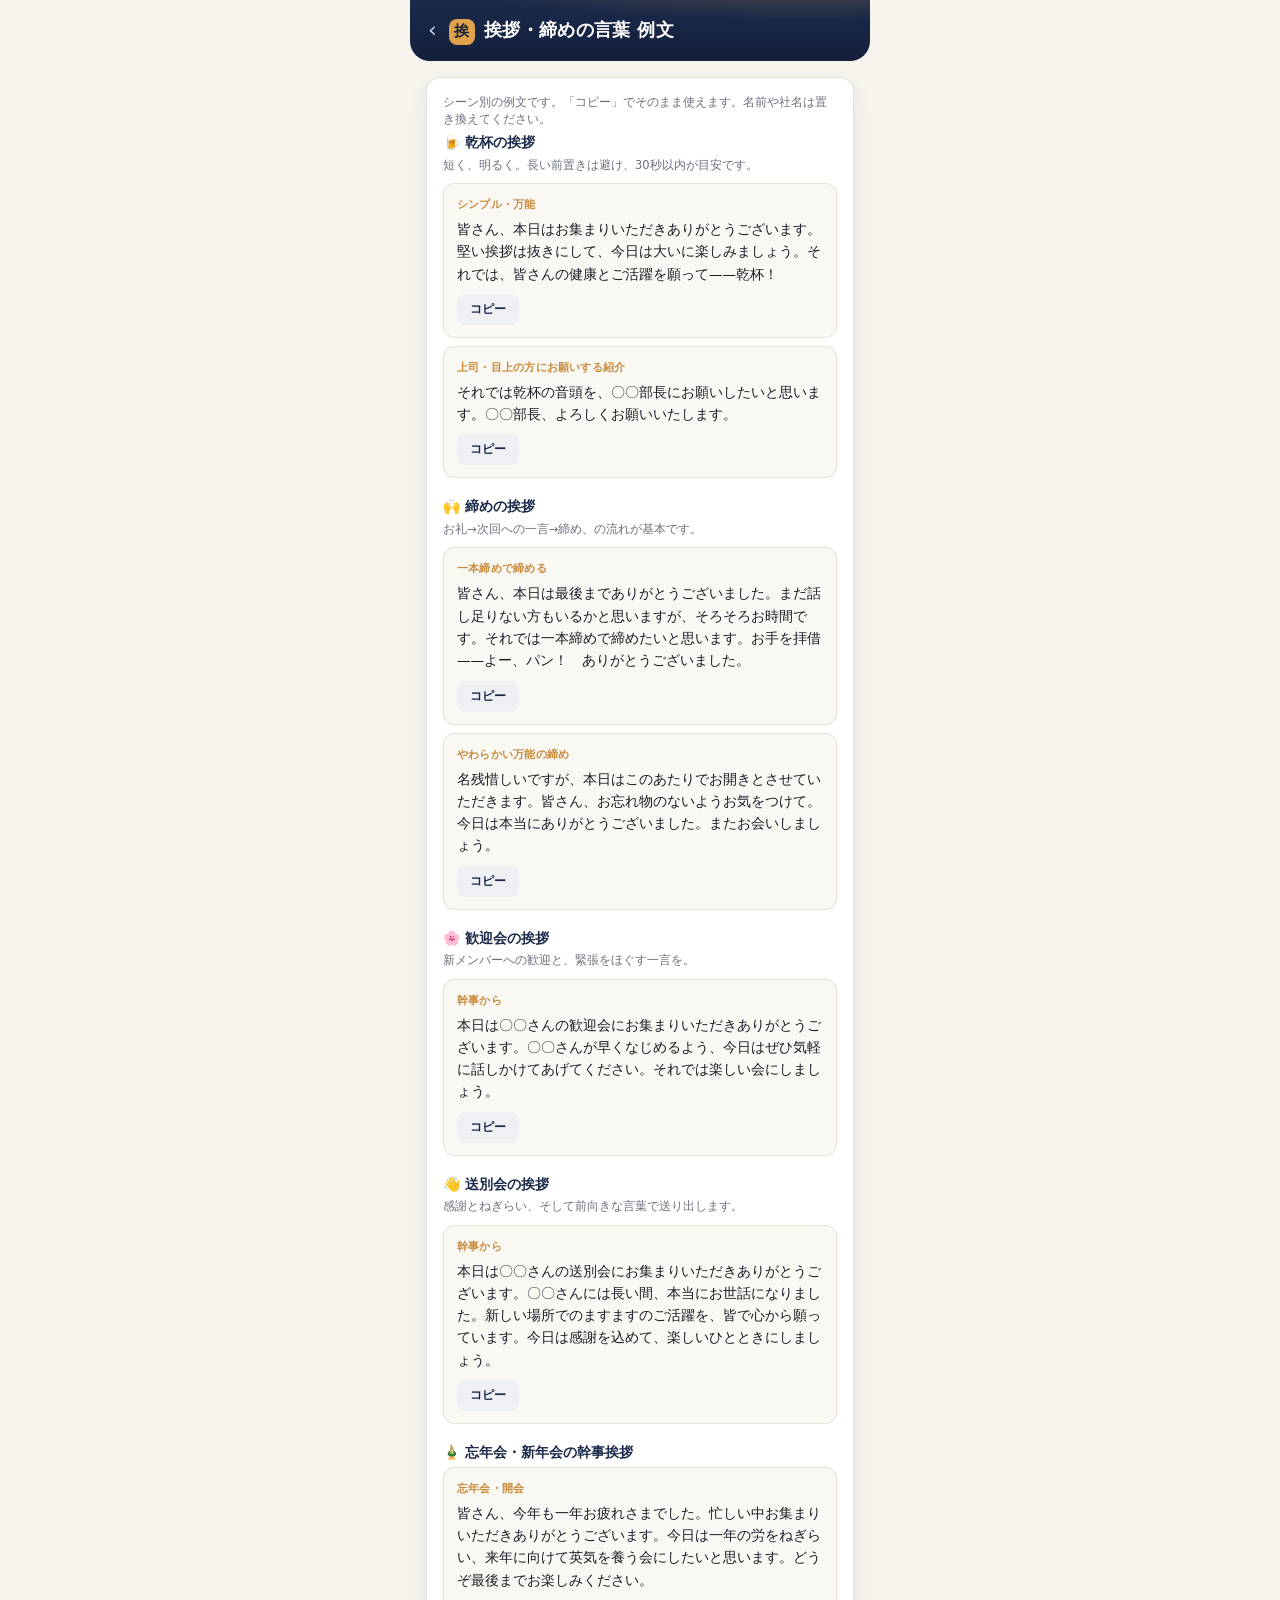
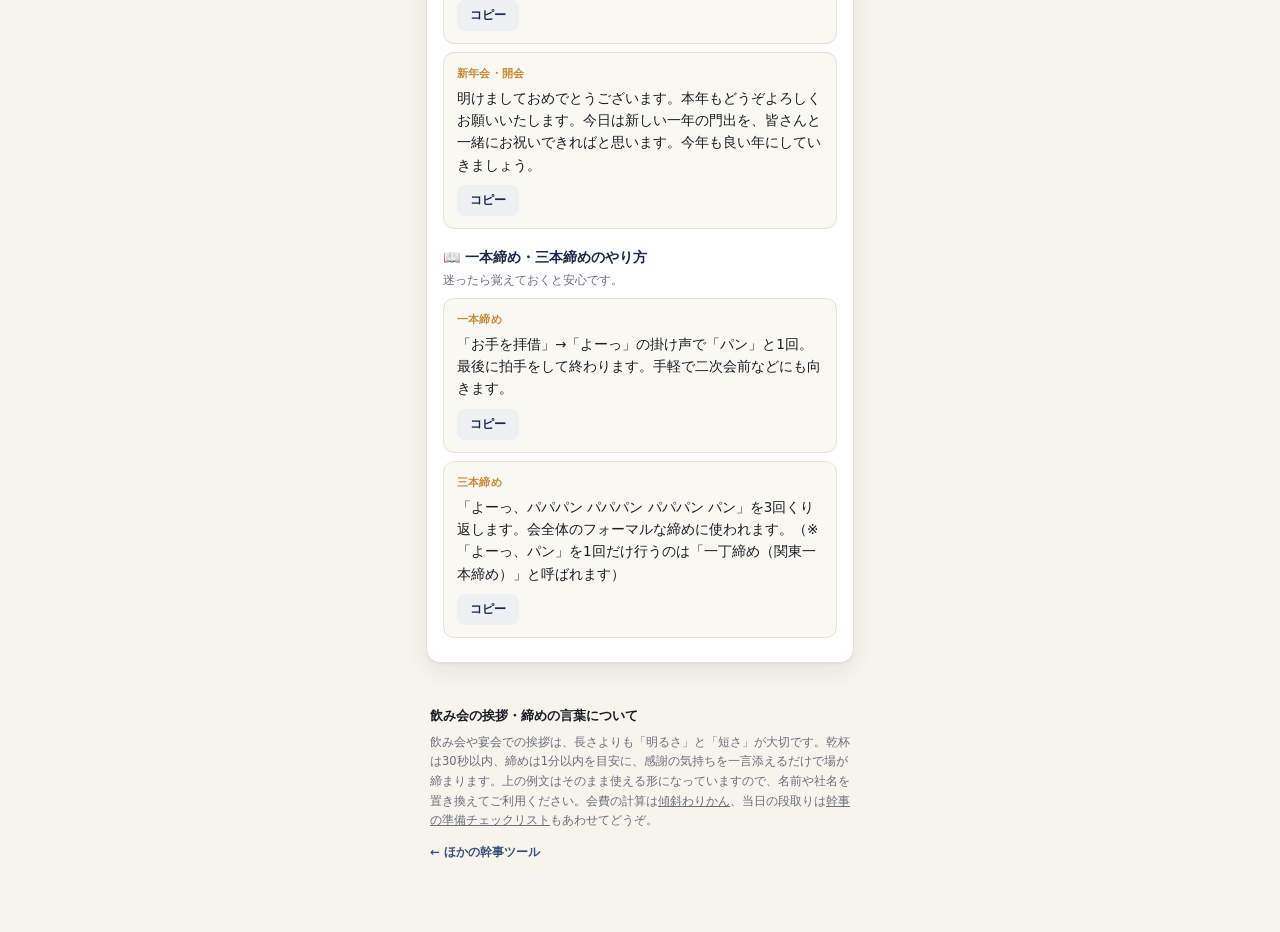
==== aisatsu.html @ fb1f104f "ツール3本追加: くじ引き・席次表ジェネレータ・挨拶例文集 Co-Authored-By: Claude Opus 4.8 <noreply@anthropic.com>" ====
<!doctype html>
<html lang="ja">
<head>
<meta charset="utf-8">
<meta name="viewport" content="width=device-width, initial-scale=1, viewport-fit=cover">
<title>飲み会の挨拶・締めの言葉 例文集｜乾杯・締め・歓送迎会｜幹事の道具箱</title>
<meta name="description" content="飲み会・宴会の乾杯の挨拶、締めの言葉、歓迎会・送別会・忘年会の挨拶の例文を、そのまま使える形で用意。一本締め・三本締めのやり方も解説。コピーしてすぐ使えます。登録不要・無料。">
<meta name="theme-color" content="#1b2a4a">
<meta property="og:title" content="飲み会の挨拶・締めの言葉 例文集">
<meta property="og:description" content="乾杯・締め・歓送迎会の挨拶をそのまま使える例文で。一本締めのやり方も。">
<link rel="canonical" href="https://kusayakyu-navi.com/kanji-toolbox/aisatsu.html">
<link rel="stylesheet" href="styles.css">
<script async src="https://pagead2.googlesyndication.com/pagead/js/adsbygoogle.js?client=ca-pub-6423402285554400" crossorigin="anonymous"></script>
</head>
<body>
<div class="app">
  <header class="masthead tool">
    <a class="back" href="index.html" aria-label="道具箱にもどる">‹</a>
    <div class="brand-mark"><span class="kan">挨</span>挨拶・締めの言葉 例文</div>
  </header>

  <main>
    <section class="panel">
      <p class="hint" style="margin-top:0">シーン別の例文です。「コピー」でそのまま使えます。名前や社名は置き換えてください。</p>

      <div class="rei-group">
        <h3>🍺 乾杯の挨拶</h3>
        <p class="desc">短く、明るく。長い前置きは避け、30秒以内が目安です。</p>
        <div class="rei-card"><div class="scene">シンプル・万能</div><div class="body">皆さん、本日はお集まりいただきありがとうございます。堅い挨拶は抜きにして、今日は大いに楽しみましょう。それでは、皆さんの健康とご活躍を願って——乾杯！</div><button type="button" class="rei-copy">コピー</button></div>
        <div class="rei-card"><div class="scene">上司・目上の方にお願いする紹介</div><div class="body">それでは乾杯の音頭を、〇〇部長にお願いしたいと思います。〇〇部長、よろしくお願いいたします。</div><button type="button" class="rei-copy">コピー</button></div>
      </div>

      <div class="rei-group">
        <h3>🙌 締めの挨拶</h3>
        <p class="desc">お礼→次回への一言→締め、の流れが基本です。</p>
        <div class="rei-card"><div class="scene">一本締めで締める</div><div class="body">皆さん、本日は最後までありがとうございました。まだ話し足りない方もいるかと思いますが、そろそろお時間です。それでは一本締めで締めたいと思います。お手を拝借——よー、パン！　ありがとうございました。</div><button type="button" class="rei-copy">コピー</button></div>
        <div class="rei-card"><div class="scene">やわらかい万能の締め</div><div class="body">名残惜しいですが、本日はこのあたりでお開きとさせていただきます。皆さん、お忘れ物のないようお気をつけて。今日は本当にありがとうございました。またお会いしましょう。</div><button type="button" class="rei-copy">コピー</button></div>
      </div>

      <div class="rei-group">
        <h3>🌸 歓迎会の挨拶</h3>
        <p class="desc">新メンバーへの歓迎と、緊張をほぐす一言を。</p>
        <div class="rei-card"><div class="scene">幹事から</div><div class="body">本日は〇〇さんの歓迎会にお集まりいただきありがとうございます。〇〇さんが早くなじめるよう、今日はぜひ気軽に話しかけてあげてください。それでは楽しい会にしましょう。</div><button type="button" class="rei-copy">コピー</button></div>
      </div>

      <div class="rei-group">
        <h3>👋 送別会の挨拶</h3>
        <p class="desc">感謝とねぎらい、そして前向きな言葉で送り出します。</p>
        <div class="rei-card"><div class="scene">幹事から</div><div class="body">本日は〇〇さんの送別会にお集まりいただきありがとうございます。〇〇さんには長い間、本当にお世話になりました。新しい場所でのますますのご活躍を、皆で心から願っています。今日は感謝を込めて、楽しいひとときにしましょう。</div><button type="button" class="rei-copy">コピー</button></div>
      </div>

      <div class="rei-group">
        <h3>🎍 忘年会・新年会の幹事挨拶</h3>
        <div class="rei-card"><div class="scene">忘年会・開会</div><div class="body">皆さん、今年も一年お疲れさまでした。忙しい中お集まりいただきありがとうございます。今日は一年の労をねぎらい、来年に向けて英気を養う会にしたいと思います。どうぞ最後までお楽しみください。</div><button type="button" class="rei-copy">コピー</button></div>
        <div class="rei-card"><div class="scene">新年会・開会</div><div class="body">明けましておめでとうございます。本年もどうぞよろしくお願いいたします。今日は新しい一年の門出を、皆さんと一緒にお祝いできればと思います。今年も良い年にしていきましょう。</div><button type="button" class="rei-copy">コピー</button></div>
      </div>

      <div class="rei-group">
        <h3>📖 一本締め・三本締めのやり方</h3>
        <p class="desc">迷ったら覚えておくと安心です。</p>
        <div class="rei-card"><div class="scene">一本締め</div><div class="body">「お手を拝借」→「よーっ」の掛け声で「パン」と1回。最後に拍手をして終わります。手軽で二次会前などにも向きます。</div><button type="button" class="rei-copy">コピー</button></div>
        <div class="rei-card"><div class="scene">三本締め</div><div class="body">「よーっ、パパパン パパパン パパパン パン」を3回くり返します。会全体のフォーマルな締めに使われます。（※「よーっ、パン」を1回だけ行うのは「一丁締め（関東一本締め）」と呼ばれます）</div><button type="button" class="rei-copy">コピー</button></div>
      </div>
    </section>
  </main>

  <footer>
    <h3>飲み会の挨拶・締めの言葉について</h3>
    <p>飲み会や宴会での挨拶は、長さよりも「明るさ」と「短さ」が大切です。乾杯は30秒以内、締めは1分以内を目安に、感謝の気持ちを一言添えるだけで場が締まります。上の例文はそのまま使える形になっていますので、名前や社名を置き換えてご利用ください。会費の計算は<a href="warikan.html">傾斜わりかん</a>、当日の段取りは<a href="checklist.html">幹事の準備チェックリスト</a>もあわせてどうぞ。</p>
    <div class="links"><a href="index.html">← ほかの幹事ツール</a></div>
  </footer>
</div>
<div class="toast" id="toast">コピーしました</div>

<script>
(function(){
  function toast(msg){var t=document.getElementById("toast");t.textContent=msg;t.classList.add("show");setTimeout(function(){t.classList.remove("show");},1600);}
  document.querySelectorAll(".rei-copy").forEach(function(btn){
    btn.addEventListener("click",function(){
      var body=btn.parentNode.querySelector(".body").textContent;
      if(navigator.clipboard&&navigator.clipboard.writeText){ navigator.clipboard.writeText(body).then(function(){toast("コピーしました");},function(){toast("コピーしました");}); }
      else{ var ta=document.createElement("textarea");ta.value=body;document.body.appendChild(ta);ta.select();try{document.execCommand("copy");}catch(e){}document.body.removeChild(ta);toast("コピーしました"); }
    });
  });
})();
</script>
</body>
</html>
---- styles.css ----
/* ===== 幹事の道具箱 shared design system ===== */
:root{
  --ai:#1b2a4a;--ai-deep:#12203c;--ai-soft:#35507e;
  --gold:#c88a3a;--gold-bright:#e0a24a;
  --paper:#f7f4ee;--card:#fff;--ink:#1a1d26;--ink-mute:#6a6f7d;--line:#e7e1d6;
  --good:#2f7d5b;--bad:#b64a3c;
  --radius:14px;
  --shadow:0 1px 2px rgba(18,32,60,.06),0 8px 24px rgba(18,32,60,.07);
  --font:"Hiragino Kaku Gothic ProN","Hiragino Sans","Yu Gothic",YuGothic,"Noto Sans JP",Meiryo,system-ui,sans-serif;
}
*{box-sizing:border-box}
html,body{margin:0}
body{font-family:var(--font);color:var(--ink);background:var(--paper);line-height:1.55;-webkit-text-size-adjust:100%}
a{color:inherit}
.app{max-width:460px;margin:0 auto;padding-bottom:40px}
.app.has-bar{padding-bottom:150px}

/* masthead */
.masthead{background:radial-gradient(120% 90% at 85% -20%,rgba(224,162,74,.22),transparent 60%),linear-gradient(180deg,var(--ai),var(--ai-deep));color:#fff;padding:22px 20px 24px;border-bottom-left-radius:20px;border-bottom-right-radius:20px}
.masthead.tool{display:flex;align-items:center;gap:12px;padding:16px 18px}
.back{color:#cdd6e6;text-decoration:none;font-size:22px;line-height:1;flex:0 0 auto}
.brand-mark{display:flex;align-items:baseline;gap:9px;font-weight:800;font-size:22px;letter-spacing:.02em}
.masthead.tool .brand-mark{font-size:18px}
.brand-mark .kan{display:inline-grid;place-items:center;width:30px;height:30px;border-radius:8px;background:var(--gold-bright);color:var(--ai-deep);font-size:17px;font-weight:900}
.masthead.tool .kan{width:26px;height:26px;font-size:15px}
.brand-sub{margin-top:8px;font-size:12.5px;color:#cdd6e6;letter-spacing:.02em}

main{padding:16px 16px 4px;display:flex;flex-direction:column;gap:14px}
.panel{background:var(--card);border:1px solid var(--line);border-radius:var(--radius);box-shadow:var(--shadow);padding:16px}
h2{font-size:14px;margin:0;letter-spacing:.02em}
.field-label{display:block;font-size:12px;color:var(--ink-mute);font-weight:600;letter-spacing:.04em;margin-bottom:8px}
.field-label.sm{margin:0}
.hint{font-size:11.5px;color:var(--ink-mute);margin:12px 0 0;line-height:1.5}

/* segmented */
.seg{display:inline-flex;background:#eef0f4;border-radius:10px;padding:3px}
.seg button{border:0;background:transparent;font-family:var(--font);font-size:12.5px;font-weight:700;color:var(--ink-mute);padding:7px 10px;border-radius:8px;cursor:pointer;transition:.15s}
.seg button.on{background:var(--ai);color:#fff;box-shadow:0 1px 3px rgba(18,32,60,.25)}

/* count control */
.panel-head{display:flex;align-items:center;justify-content:space-between;margin-bottom:12px}
.count-ctrl{display:flex;align-items:center;gap:2px}
.count-ctrl button{width:34px;height:34px;border-radius:9px;border:1px solid var(--line);background:#fff;font-size:20px;font-weight:700;color:var(--ai);cursor:pointer;line-height:1}
.count-ctrl button:active{background:#f0f2f6}
.count-ctrl span{min-width:34px;text-align:center;font-weight:800;font-size:16px;font-variant-numeric:tabular-nums}

/* buttons */
.btn{border:0;border-radius:11px;padding:13px;font-family:var(--font);font-size:14px;font-weight:800;cursor:pointer;letter-spacing:.02em}
.btn.ghost{background:#eef0f4;color:var(--ai)}
.btn.line{background:#06c755;color:#fff}
.btn.primary{background:var(--ai);color:#fff}
.btn.gold{background:var(--gold-bright);color:var(--ai-deep)}
.btn:active{transform:translateY(1px)}
.btn[disabled]{opacity:.5;cursor:default}

/* settle bar */
.settle{position:fixed;left:0;right:0;bottom:0;z-index:20;max-width:460px;margin:0 auto;background:rgba(255,255,255,.96);backdrop-filter:blur(8px);border-top:1px solid var(--line);border-top-left-radius:18px;border-top-right-radius:18px;box-shadow:0 -6px 24px rgba(18,32,60,.1);padding:12px 16px calc(12px + env(safe-area-inset-bottom))}
.settle-line{display:flex;align-items:center;justify-content:space-between;font-size:13px;color:var(--ink-mute);font-weight:600}
.settle-line strong{font-size:20px;color:var(--ink);font-variant-numeric:tabular-nums;font-weight:800}
.settle-line.sub{margin-top:3px;font-size:12.5px}
.settle-line.sub b{font-variant-numeric:tabular-nums}
.ok{color:var(--good)}
.settle-actions{display:flex;gap:9px;margin-top:11px}

.toast{position:fixed;left:50%;bottom:150px;transform:translateX(-50%) translateY(10px);opacity:0;pointer-events:none;background:var(--ai-deep);color:#fff;font-size:13px;font-weight:700;padding:10px 18px;border-radius:999px;transition:.25s;z-index:40}
.toast.show{opacity:1;transform:translateX(-50%) translateY(0)}

footer{max-width:460px;margin:20px auto 0;padding:18px 20px 30px;color:var(--ink-mute);font-size:11.5px;line-height:1.7}
footer h3{font-size:13px;color:var(--ink);margin:0 0 6px}
footer p{margin:0 0 12px}
footer .links{display:flex;gap:14px;flex-wrap:wrap}
footer .links a{color:var(--ai-soft);text-decoration:none;font-weight:700}

@media(prefers-reduced-motion:reduce){*{transition:none!important;animation:none!important}}
:focus-visible{outline:2px solid var(--gold);outline-offset:2px}

/* ===== hub (index) ===== */
.tool-grid{display:flex;flex-direction:column;gap:12px}
.tool-card{display:flex;align-items:center;gap:14px;background:var(--card);border:1px solid var(--line);border-radius:var(--radius);box-shadow:var(--shadow);padding:16px;text-decoration:none;transition:.15s}
.tool-card:active{transform:scale(.99)}
.tool-card .ic{flex:0 0 auto;width:48px;height:48px;border-radius:12px;display:grid;place-items:center;font-size:24px;background:linear-gradient(135deg,rgba(224,162,74,.2),rgba(27,42,74,.08))}
.tool-card .tc-body{flex:1;min-width:0}
.tool-card .tc-title{font-weight:800;font-size:15px;margin:0 0 2px}
.tool-card .tc-desc{font-size:12px;color:var(--ink-mute);margin:0}
.tool-card .tc-go{color:var(--gold);font-size:20px;font-weight:800}
.section-label{font-size:11.5px;font-weight:800;letter-spacing:.08em;color:var(--ink-mute);margin:6px 2px 0}

/* ===== warikan ===== */
.amount-input{display:flex;align-items:center;gap:6px;border-bottom:2px solid var(--ai);padding-bottom:6px}
.amount-input .yen{font-size:26px;font-weight:800;color:var(--ai-soft)}
.amount-input input{border:0;outline:0;background:transparent;flex:1;width:100%;font-family:var(--font);font-size:38px;font-weight:800;color:var(--ink);font-variant-numeric:tabular-nums;min-width:0}
.rounding-row{display:flex;align-items:center;justify-content:space-between;gap:12px;margin-top:16px}
.people{list-style:none;margin:0;padding:0;display:flex;flex-direction:column;gap:10px}
.person{display:flex;align-items:center;gap:10px}
.kanji-btn{flex:0 0 auto;width:36px;height:36px;border-radius:10px;border:1px solid var(--line);background:#fff;cursor:pointer;font-size:16px;display:grid;place-items:center;transition:.15s;color:#c7ccd6}
.kanji-btn.on{background:var(--gold-bright);border-color:var(--gold);color:var(--ai-deep)}
.person input.name{flex:1;min-width:0;border:0;border-bottom:1px solid var(--line);background:transparent;font-family:var(--font);font-size:15px;padding:6px 2px;color:var(--ink);outline:0}
.person input.name:focus{border-bottom-color:var(--ai)}
.lvl{display:inline-flex;background:#eef0f4;border-radius:9px;padding:2px}
.lvl button{border:0;background:transparent;font-family:var(--font);font-size:12px;font-weight:700;color:var(--ink-mute);padding:6px 8px;border-radius:7px;cursor:pointer}
.lvl button.on{background:#fff;color:var(--ai);box-shadow:0 1px 2px rgba(0,0,0,.12)}
.kanji-note{flex:1;text-align:right;font-size:12px;color:var(--gold);font-weight:700}
.results{list-style:none;margin:10px 0 0;padding:0;display:flex;flex-direction:column;gap:8px}
.res{display:flex;align-items:center;justify-content:space-between;gap:10px;padding:11px 13px;border-radius:11px;background:#faf8f3;border:1px solid var(--line)}
.res.is-kanji{background:linear-gradient(90deg,rgba(224,162,74,.14),rgba(224,162,74,.05));border-color:var(--gold)}
.res .who{display:flex;align-items:center;gap:8px;font-weight:700;font-size:14px}
.res .tag{font-size:10.5px;font-weight:800;letter-spacing:.03em;padding:2px 7px;border-radius:999px;background:#eef0f4;color:var(--ink-mute)}
.res.is-kanji .tag{background:var(--gold);color:#fff}
.res .amt{font-size:19px;font-weight:800;font-variant-numeric:tabular-nums;color:var(--ink)}
.res .amt.neg{color:var(--good)}

/* ===== team shuffle ===== */
.names-area{width:100%;border:1px solid var(--line);border-radius:11px;font-family:var(--font);font-size:15px;padding:12px;resize:vertical;min-height:120px;outline:0;line-height:1.9;color:var(--ink)}
.names-area:focus{border-color:var(--ai)}
.mode-row{display:flex;align-items:center;justify-content:space-between;gap:12px;margin-top:14px}
.teams{display:flex;flex-direction:column;gap:12px;margin-top:4px}
.team{border:1px solid var(--line);border-radius:12px;overflow:hidden;animation:pop .35s ease both}
.team-head{display:flex;align-items:center;justify-content:space-between;padding:9px 13px;color:#fff;font-weight:800;font-size:14px;background:var(--ai)}
.team-head .cnt{font-size:11.5px;font-weight:700;opacity:.85}
.team ul{list-style:none;margin:0;padding:8px 13px;display:flex;flex-wrap:wrap;gap:7px}
.team li{background:#faf8f3;border:1px solid var(--line);border-radius:999px;padding:5px 12px;font-size:13.5px;font-weight:700}
@keyframes pop{from{opacity:0;transform:translateY(8px) scale(.98)}to{opacity:1;transform:none}}

/* ===== kaihi (会費) ===== */
.two-col{display:flex;gap:10px}
.two-col .col{flex:1}
.mini-amt{display:flex;align-items:center;gap:4px;border-bottom:2px solid var(--ai);padding-bottom:5px}
.mini-amt .yen{font-size:17px;font-weight:800;color:var(--ai-soft)}
.mini-amt input{border:0;outline:0;background:transparent;width:100%;min-width:0;font-family:var(--font);font-size:23px;font-weight:800;color:var(--ink);font-variant-numeric:tabular-nums}
.gender-row{display:flex;gap:10px;margin-top:14px}
.gender-row .g{flex:1;border:1px solid var(--line);border-radius:11px;padding:10px 12px;display:flex;align-items:center;justify-content:space-between}
.gender-row .g .lab{font-size:13px;font-weight:700;color:var(--ink-mute)}

/* ===== amida (あみだくじ) ===== */
.amida-wrap{overflow-x:auto;padding:6px 0 2px}
.amida-wrap canvas{display:block;margin:0 auto;cursor:pointer}
.amida-map{list-style:none;margin:10px 0 0;padding:0;display:flex;flex-direction:column;gap:7px}
.amida-map li{display:flex;align-items:center;justify-content:space-between;gap:8px;padding:9px 13px;border-radius:10px;background:#faf8f3;border:1px solid var(--line);font-size:14px;font-weight:700}
.amida-map li .arrow{color:var(--gold);font-weight:800}
.amida-map li .to{color:var(--ai)}

/* ===== junban (順番決め) ===== */
.rank-list{list-style:none;margin:10px 0 0;padding:0;display:flex;flex-direction:column;gap:8px}
.rank{display:flex;align-items:center;gap:12px;padding:11px 13px;border-radius:11px;background:#faf8f3;border:1px solid var(--line);animation:pop .35s ease both}
.rank .no{flex:0 0 auto;width:30px;height:30px;border-radius:50%;display:grid;place-items:center;font-weight:900;color:#fff;background:var(--ai);font-size:14px;font-variant-numeric:tabular-nums}
.rank.top1 .no{background:var(--gold-bright);color:var(--ai-deep)}
.rank .nm{font-weight:700;font-size:15px}

/* ===== bingo ===== */
.bingo-current{text-align:center;padding:8px 0 4px}
.bingo-letter{display:block;font-size:20px;font-weight:900;color:var(--gold);letter-spacing:.1em}
.bingo-num{font-size:66px;font-weight:900;color:var(--ai);font-variant-numeric:tabular-nums;line-height:1.05}
.bingo-num.empty{font-size:22px;color:var(--ink-mute);font-weight:700}
.bingo-grid{display:grid;grid-template-columns:repeat(10,1fr);gap:4px;margin-top:6px}
.bingo-cell{aspect-ratio:1;display:grid;place-items:center;border-radius:6px;background:#f0f2f4;color:#c0c4cc;font-size:11px;font-weight:700;font-variant-numeric:tabular-nums;transition:.15s}
.bingo-cell.hit{background:var(--ai);color:#fff}
.bingo-cell.last{background:var(--gold-bright);color:var(--ai-deep)}
.bingo-count{text-align:center;font-size:12px;color:var(--ink-mute);margin-top:10px}
.bingo-hist{display:flex;flex-wrap:wrap;gap:5px;margin-top:8px;justify-content:center}
.bingo-hist span{background:#eef0f4;border-radius:6px;padding:3px 8px;font-size:12px;font-weight:700;font-variant-numeric:tabular-nums}

/* ===== shukkin (出欠・集金) ===== */
.sk-head{display:grid;grid-template-columns:1fr 58px 34px;gap:8px;padding:0 12px 6px;font-size:11px;color:var(--ink-mute);font-weight:700;text-align:center}
.sk-head span:first-child{text-align:left}
.sk-list{list-style:none;margin:0;padding:0;display:flex;flex-direction:column;gap:8px}
.sk-row{display:grid;grid-template-columns:1fr 58px 34px;gap:8px;align-items:center;padding:8px 12px;border-radius:11px;background:#faf8f3;border:1px solid var(--line)}
.sk-row input.name{border:0;border-bottom:1px solid var(--line);background:transparent;font-family:var(--font);font-size:14px;padding:4px 2px;color:var(--ink);outline:0;min-width:0;width:100%}
.sk-row input.name:focus{border-bottom-color:var(--ai)}
.sk-toggle{border:1px solid var(--line);background:#fff;border-radius:8px;padding:6px 0;font-size:12px;font-weight:800;cursor:pointer;font-family:var(--font);color:var(--ink-mute)}
.sk-toggle.yes{background:var(--good);color:#fff;border-color:var(--good)}
.sk-toggle.no{background:#f6e6e6;color:var(--bad);border-color:#e8c9c9}
.sk-pay{width:34px;height:34px;border-radius:8px;border:1px solid var(--line);background:#fff;cursor:pointer;font-size:15px;display:grid;place-items:center;color:#c7ccd6}
.sk-pay.paid{background:var(--gold-bright);border-color:var(--gold);color:var(--ai-deep)}

/* ===== checklist ===== */
.progress{height:12px;border-radius:999px;background:#eef0f4;overflow:hidden;margin:8px 0 3px}
.progress .bar{height:100%;width:0;background:linear-gradient(90deg,var(--gold-bright),var(--ai));transition:width .35s}
.progress-label{font-size:12px;color:var(--ink-mute);font-weight:800;text-align:right;font-variant-numeric:tabular-nums}
.cl-group{margin-top:4px}
.cl-group + .cl-group{margin-top:14px}
.cl-group h3{font-size:13px;margin:0 0 8px;color:var(--ai);letter-spacing:.02em}
.cl-list{list-style:none;margin:0;padding:0;display:flex;flex-direction:column;gap:6px}
.cl-item{display:flex;align-items:flex-start;gap:10px;padding:9px 12px;border-radius:10px;background:#faf8f3;border:1px solid var(--line);cursor:pointer}
.cl-item .box{flex:0 0 auto;width:22px;height:22px;border-radius:6px;border:2px solid #d6d0c4;display:grid;place-items:center;font-size:13px;color:#fff;background:#fff;transition:.15s}
.cl-item.done .box{background:var(--good);border-color:var(--good)}
.cl-item.done .txt{color:var(--ink-mute);text-decoration:line-through}
.cl-item .txt{font-size:13.5px;font-weight:600;line-height:1.45}

/* ===== kuji (くじ引き) ===== */
.kuji-grid{display:grid;grid-template-columns:repeat(4,1fr);gap:8px;margin-top:10px}
.kuji-card{aspect-ratio:3/4;border-radius:10px;border:1px solid var(--line);background:linear-gradient(160deg,#fff,#f2eee4);display:flex;flex-direction:column;align-items:center;justify-content:center;cursor:pointer;font-size:24px;position:relative;transition:.15s;user-select:none}
.kuji-card:active{transform:scale(.96)}
.kuji-card.open{cursor:default}
.kuji-card.atari{background:linear-gradient(160deg,#fff7e8,#ffe6ba);border-color:var(--gold)}
.kuji-card.hazure{background:#eef0f2;border-color:var(--line)}
.kuji-card .lab{font-size:11.5px;font-weight:800;text-align:center;padding:2px;line-height:1.3}
.kuji-card.atari .lab{color:#b5722b}
.kuji-card.hazure .lab{color:var(--ink-mute)}
.kuji-num{position:absolute;top:3px;left:6px;font-size:10px;color:#b9beca;font-weight:700;font-variant-numeric:tabular-nums}
.kuji-cfg{display:flex;gap:10px}
.kuji-cfg .col{flex:1}

/* ===== sekiji (席次表) ===== */
.seki-legend{display:flex;justify-content:space-between;font-size:11px;color:var(--ai);font-weight:800;margin:2px 2px 4px}
.seki-board{border:1px dashed var(--line);border-radius:12px;padding:10px 8px;background:#fbfaf7}
.seki-row{display:flex;gap:6px;justify-content:center}
.seki-bar{height:24px;border-radius:6px;background:linear-gradient(90deg,var(--ai-soft),var(--ai));margin:7px 0;display:flex;align-items:center;justify-content:space-between;padding:0 10px;color:#fff;font-size:10.5px;font-weight:800;letter-spacing:.08em}
.seki-seat{flex:1;max-width:110px;min-width:52px;border:1px solid var(--line);border-radius:9px;background:#fff;padding:7px 4px;text-align:center}
.seki-seat.kamiza{background:linear-gradient(160deg,#fff7e8,#ffe6ba);border-color:var(--gold)}
.seki-seat.empty{background:transparent;border-style:dashed;opacity:.5}
.seki-seat .sn{font-size:10px;font-weight:800;color:var(--gold);font-variant-numeric:tabular-nums}
.seki-seat .snm{font-size:13px;font-weight:700;margin-top:2px;overflow:hidden;text-overflow:ellipsis;white-space:nowrap}
.seki-people{list-style:none;margin:10px 0 0;padding:0;display:flex;flex-direction:column;gap:9px}

/* ===== aisatsu (挨拶例文) ===== */
.rei-group{margin-top:4px}
.rei-group + .rei-group{margin-top:18px}
.rei-group h3{font-size:14px;margin:0 0 3px;color:var(--ai)}
.rei-group .desc{font-size:11.5px;color:var(--ink-mute);margin:0 0 9px;line-height:1.5}
.rei-card{border:1px solid var(--line);border-radius:11px;background:#faf8f3;padding:12px 13px;margin-bottom:8px}
.rei-card .scene{font-size:11px;font-weight:800;color:var(--gold);margin-bottom:5px;letter-spacing:.02em}
.rei-card .body{font-size:13.5px;line-height:1.65;white-space:pre-wrap}
.rei-copy{margin-top:9px;border:0;background:#eef0f4;color:var(--ai);border-radius:8px;padding:7px 13px;font-size:12px;font-weight:800;font-family:var(--font);cursor:pointer}
.rei-copy:active{transform:translateY(1px)}

/* ===== roulette ===== */
.wheel-wrap{position:relative;width:280px;height:280px;margin:6px auto 2px}
.wheel-wrap canvas{width:280px;height:280px;border-radius:50%;box-shadow:0 10px 30px rgba(18,32,60,.18),0 0 0 8px #fff,0 0 0 10px var(--line)}
.pointer{position:absolute;top:-4px;left:50%;transform:translateX(-50%);width:0;height:0;border-left:15px solid transparent;border-right:15px solid transparent;border-top:26px solid var(--gold);z-index:5;filter:drop-shadow(0 2px 2px rgba(0,0,0,.25))}
.hub-dot{position:absolute;top:50%;left:50%;width:44px;height:44px;transform:translate(-50%,-50%);border-radius:50%;background:#fff;box-shadow:0 2px 8px rgba(0,0,0,.2);display:grid;place-items:center;font-weight:900;color:var(--ai);font-size:12px;z-index:4}
.winner{text-align:center;font-size:22px;font-weight:900;color:var(--ai);margin:6px 0 0;min-height:30px}
.items-area{width:100%;border:1px solid var(--line);border-radius:11px;font-family:var(--font);font-size:15px;padding:12px;resize:vertical;min-height:110px;outline:0;line-height:1.9;color:var(--ink)}
.items-area:focus{border-color:var(--ai)}
.chip-row{display:flex;flex-wrap:wrap;gap:7px;margin-top:10px}
.chip{background:#eef0f4;border:0;border-radius:999px;padding:7px 12px;font-family:var(--font);font-size:12.5px;font-weight:700;color:var(--ai);cursor:pointer}
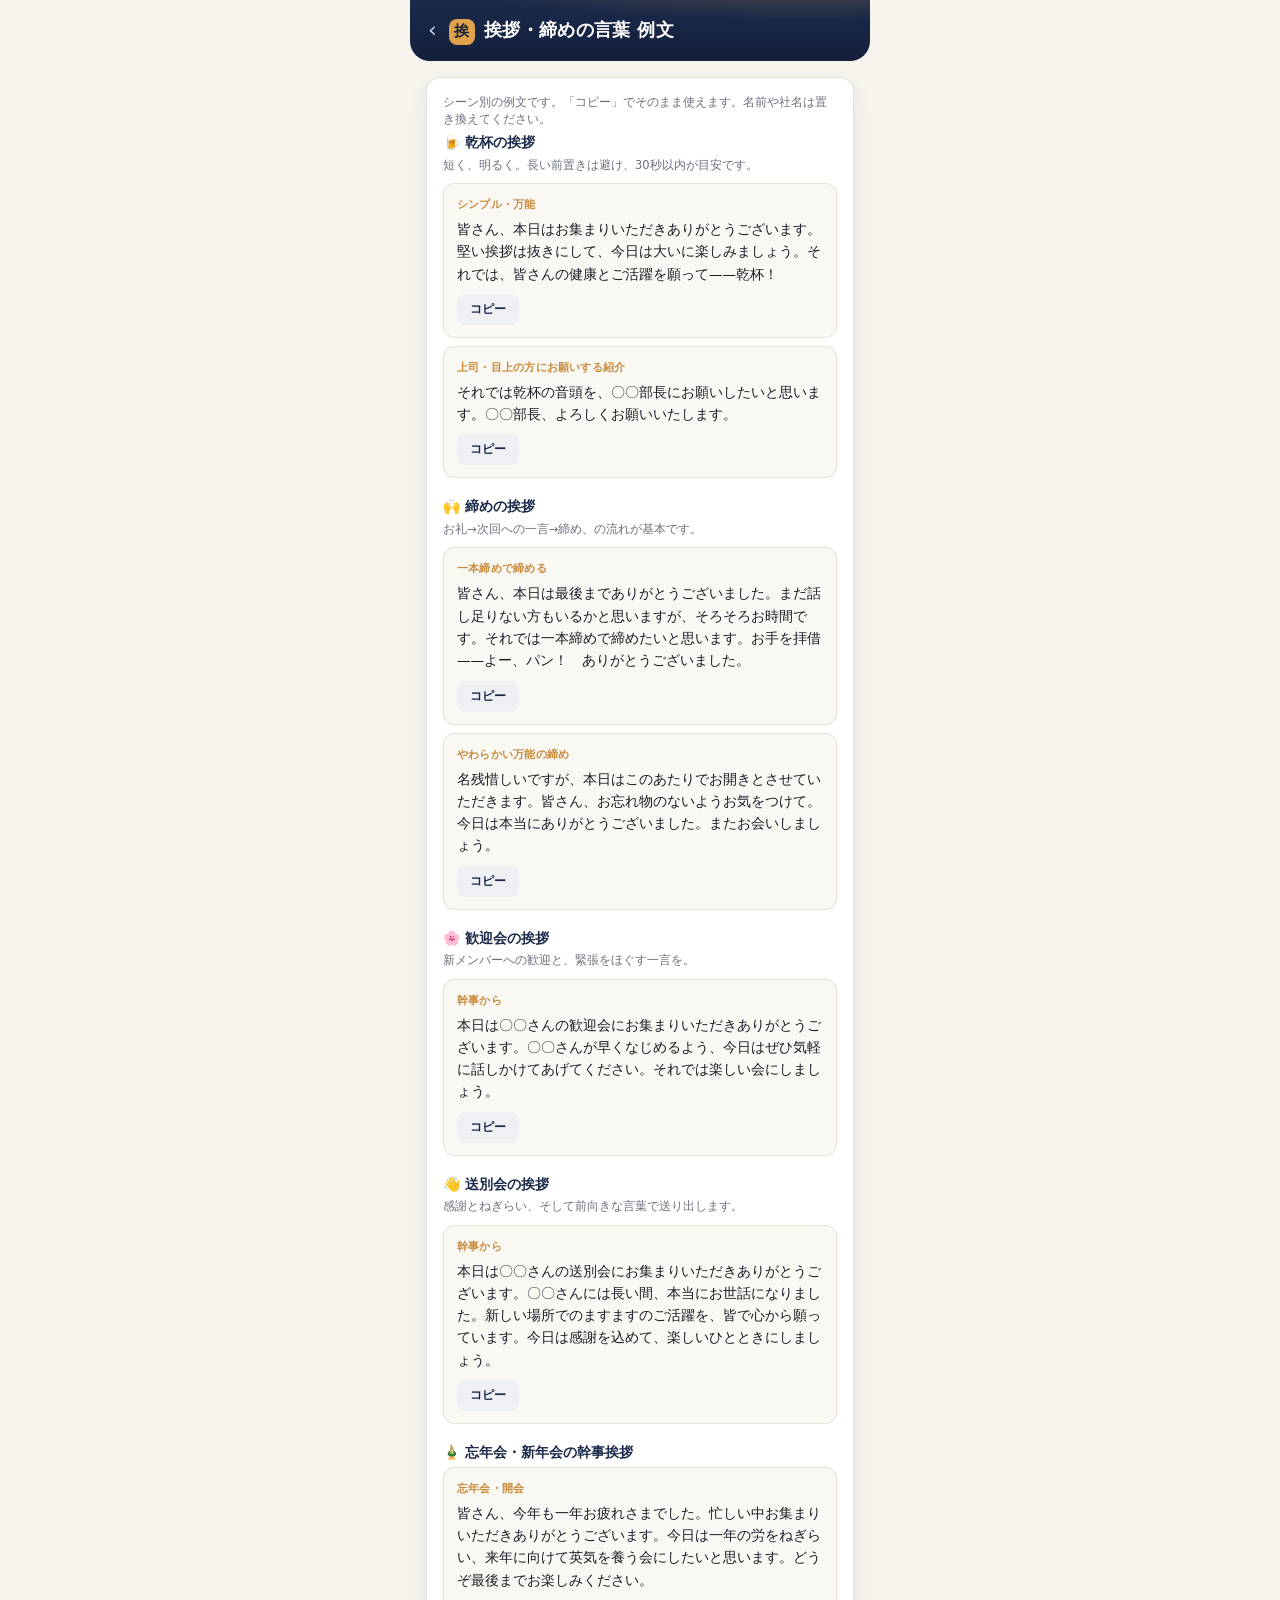
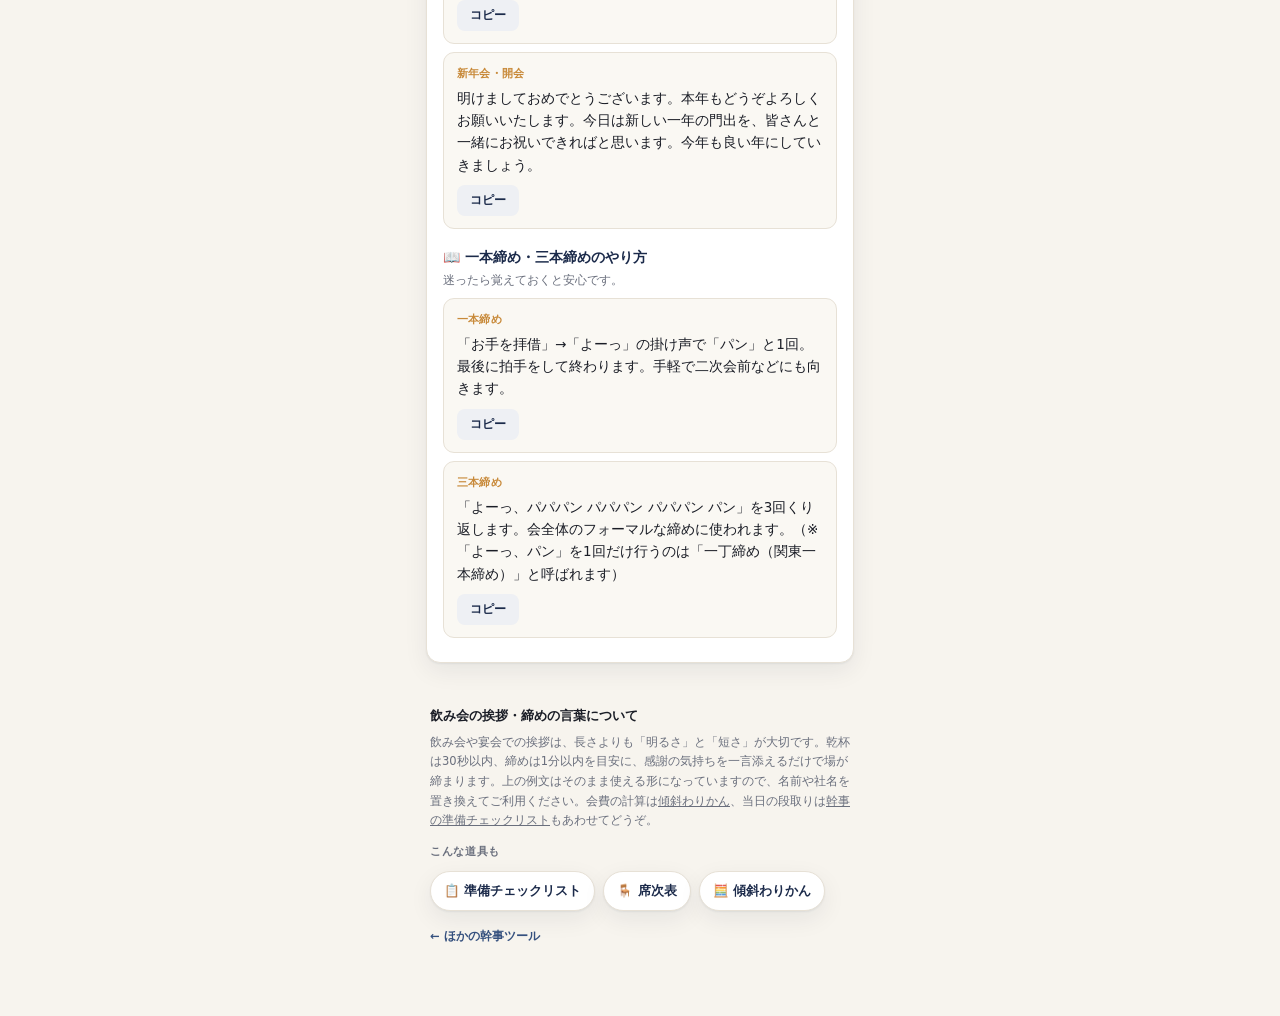
==== commit 124ae09f: "全ツールに関連ツールの内部リンクを追加(回遊・SEO強化) Co-Authored-By: Claude Opus 4.8 <noreply@anthropic.com>" ====
--- a/aisatsu.html
+++ b/aisatsu.html
@@ -67,6 +67,12 @@
   <footer>
     <h3>飲み会の挨拶・締めの言葉について</h3>
     <p>飲み会や宴会での挨拶は、長さよりも「明るさ」と「短さ」が大切です。乾杯は30秒以内、締めは1分以内を目安に、感謝の気持ちを一言添えるだけで場が締まります。上の例文はそのまま使える形になっていますので、名前や社名を置き換えてご利用ください。会費の計算は<a href="warikan.html">傾斜わりかん</a>、当日の段取りは<a href="checklist.html">幹事の準備チェックリスト</a>もあわせてどうぞ。</p>
+    <div class="related">
+      <span class="rl-label">こんな道具も</span>
+      <a href="checklist.html">📋 準備チェックリスト</a>
+      <a href="sekiji.html">🪑 席次表</a>
+      <a href="warikan.html">🧮 傾斜わりかん</a>
+    </div>
     <div class="links"><a href="index.html">← ほかの幹事ツール</a></div>
   </footer>
 </div>
--- a/styles.css
+++ b/styles.css
@@ -70,6 +70,10 @@
 footer p{margin:0 0 12px}
 footer .links{display:flex;gap:14px;flex-wrap:wrap}
 footer .links a{color:var(--ai-soft);text-decoration:none;font-weight:700}
+.related{display:flex;flex-wrap:wrap;gap:8px;margin:2px 0 16px}
+.related .rl-label{width:100%;font-size:11px;font-weight:800;color:var(--ink-mute);letter-spacing:.06em;margin-bottom:2px}
+.related a{background:#fff;border:1px solid var(--line);border-radius:999px;padding:8px 13px;font-size:12.5px;font-weight:700;color:var(--ai);text-decoration:none;box-shadow:var(--shadow)}
+.related a:active{transform:scale(.98)}
 
 @media(prefers-reduced-motion:reduce){*{transition:none!important;animation:none!important}}
 :focus-visible{outline:2px solid var(--gold);outline-offset:2px}
